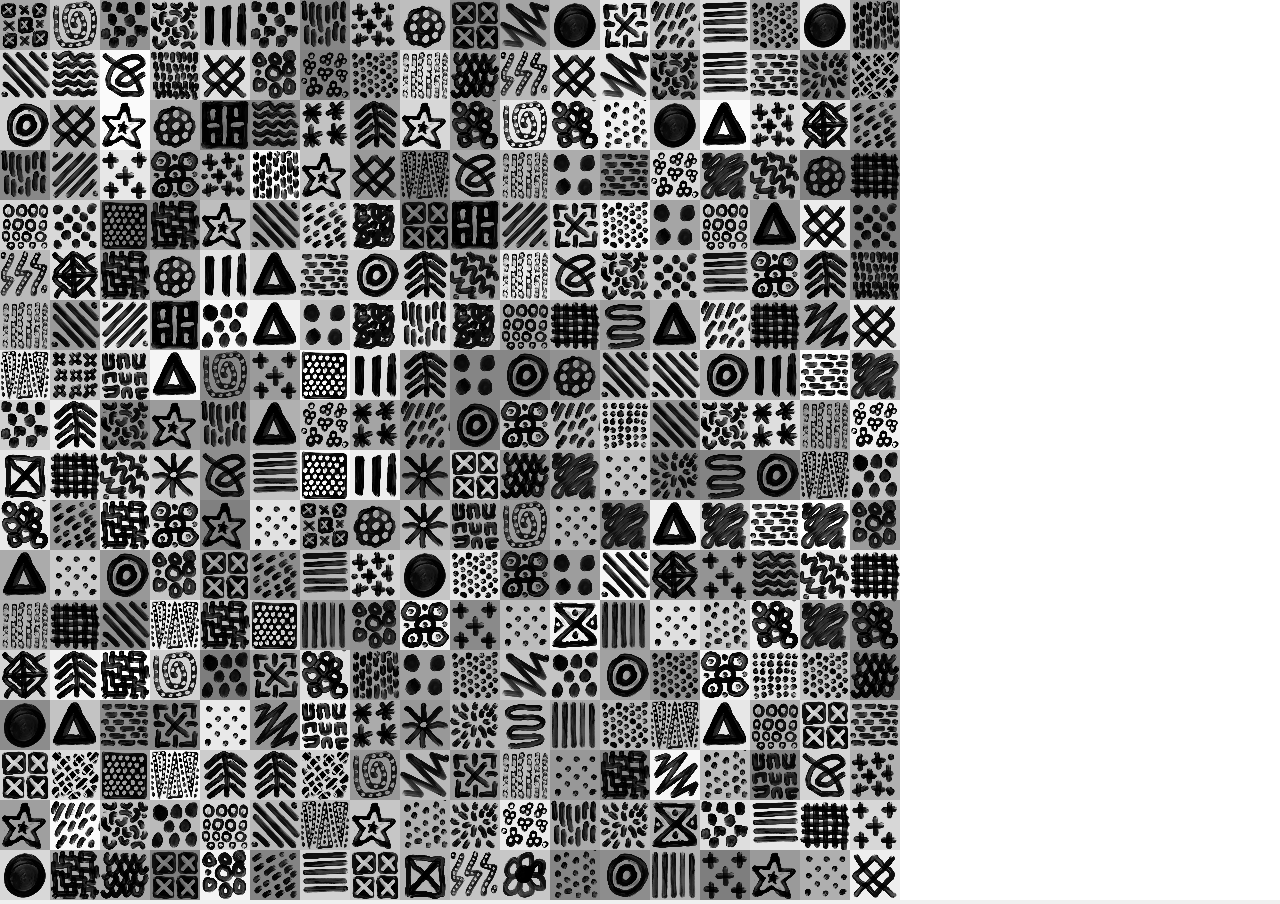
==== sketches/grid.v2/index.html @ aff12e67 "First sketch using hand drawn glyphs" ====
<!DOCTYPE html>
<html lang="en">
<head>
    <meta charset="UTF-8">
    <meta name="viewport" content="width=device-width, initial-scale=1.0">
    <title>Fish Scales</title>
    <link rel="stylesheet" href="css/style.css">
    <script src="js/p5.js"></script>
    
</head>
<body>
    <script src="sketch.js"></script>
</body>
</html>
---- sketches/grid.v2/css/style.css ----
* {
    margin: 0;
    padding: 0;
    box-sizing: border-box;
}

body {
    display: flex;
    justify-content: center;
    align-items: center;
    min-height: 100vh;
    background: #f0f0f0;
    overflow: hidden;
}
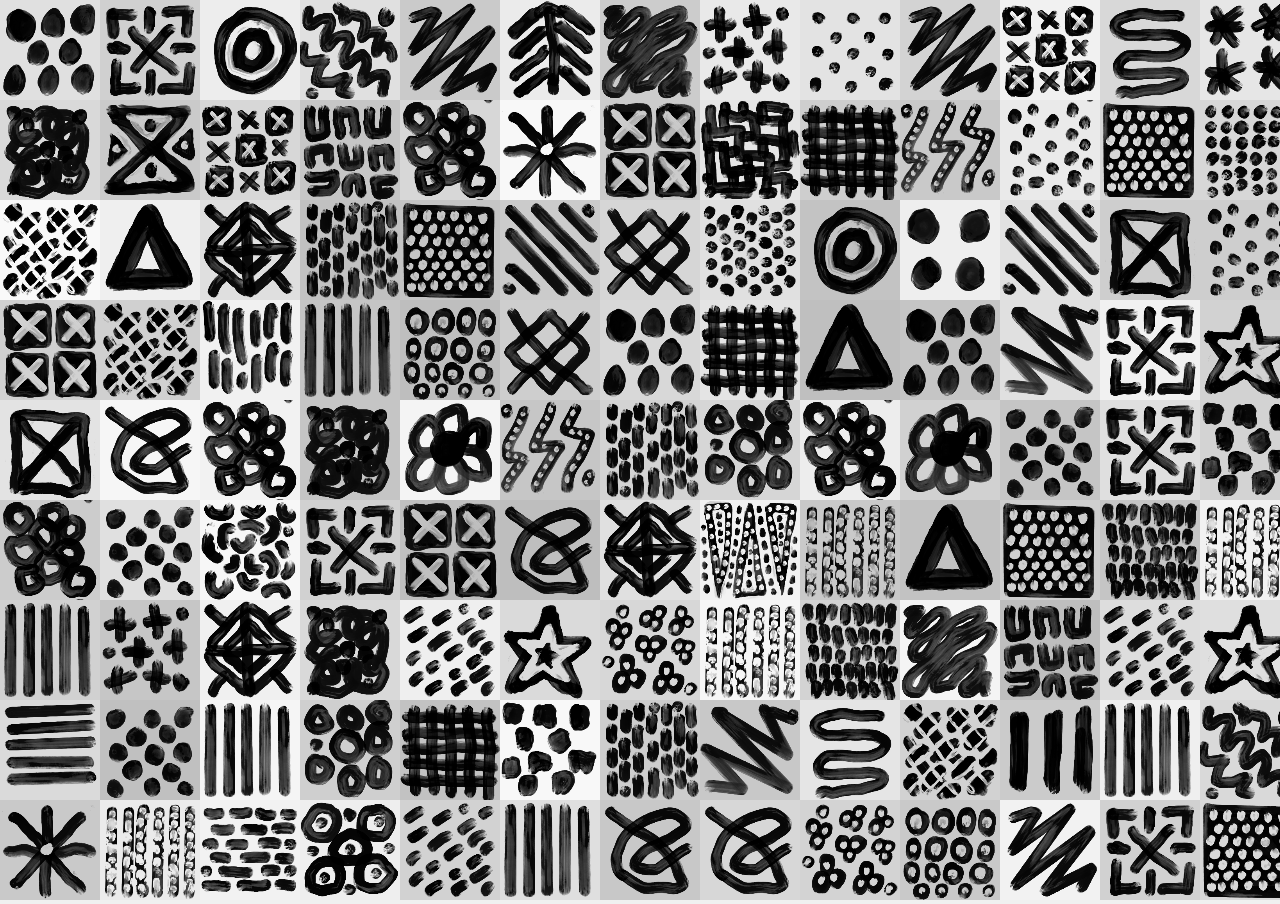
==== commit c1d02653: "Added random replacement of images" ====
--- a/sketches/grid.v2/index.html
+++ b/sketches/grid.v2/index.html
@@ -6,7 +6,7 @@
     <title>Fish Scales</title>
     <link rel="stylesheet" href="css/style.css">
     <script src="js/p5.js"></script>
-    
+    <script src="js/utils/save.js"></script>
 </head>
 <body>
     <script src="sketch.js"></script>
